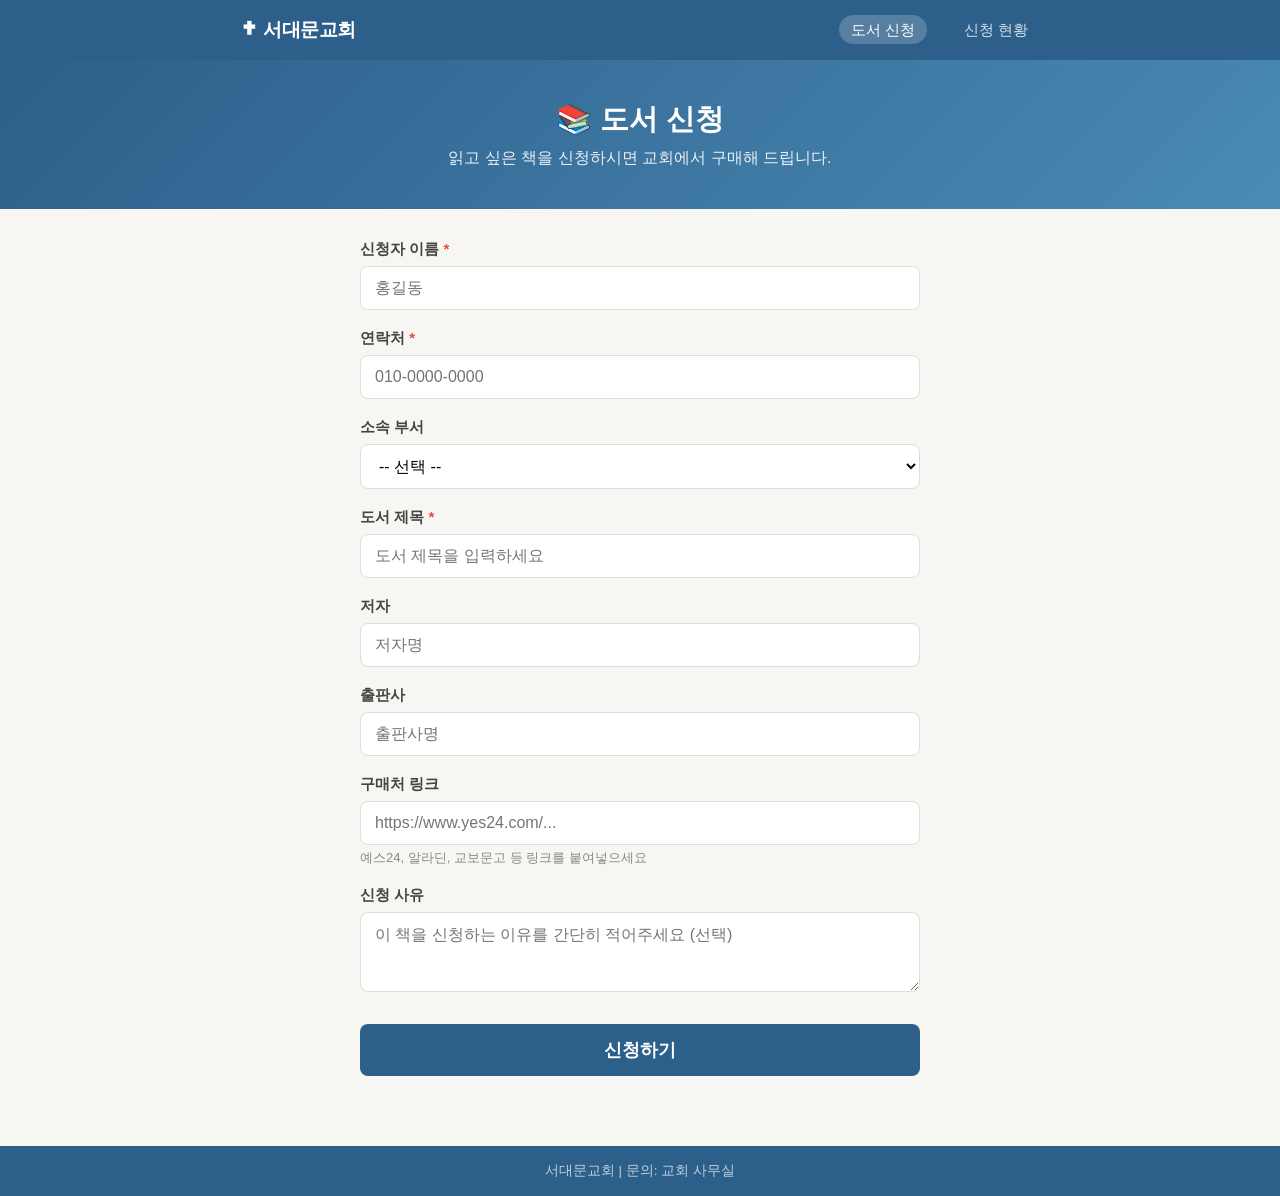
==== books/index.html @ de4edd54 "도서신청 코너 추가 - 교인 도서신청 폼 (index.html) - 신청 현황 조회 페이지 (status.html) - 구글 시트 연동 (Apps Script + CSV 조회) -" ====
<!DOCTYPE html>
<html lang="ko">
<head>
  <meta charset="UTF-8">
  <meta name="viewport" content="width=device-width, initial-scale=1.0">
  <title>도서신청 | 서대문교회</title>
  <link rel="stylesheet" href="style.css">
</head>
<body>

  <!-- 헤더 -->
  <header>
    <div class="header-inner">
      <div class="logo">✝ 서대문교회</div>
      <nav>
        <a href="index.html" class="active">도서 신청</a>
        <a href="status.html">신청 현황</a>
      </nav>
    </div>
  </header>

  <!-- 메인 -->
  <main>
    <section class="hero">
      <h1>📚 도서 신청</h1>
      <p>읽고 싶은 책을 신청하시면 교회에서 구매해 드립니다.</p>
    </section>

    <section class="form-section">
      <form id="bookForm">

        <div class="form-group">
          <label for="name">신청자 이름 <span class="required">*</span></label>
          <input type="text" id="name" placeholder="홍길동" required>
        </div>

        <div class="form-group">
          <label for="phone">연락처 <span class="required">*</span></label>
          <input type="tel" id="phone" placeholder="010-0000-0000" required>
        </div>

        <div class="form-group">
          <label for="department">소속 부서</label>
          <select id="department">
            <option value="">-- 선택 --</option>
            <option>영아부</option>
            <option>유치부</option>
            <option>유년부</option>
            <option>초등부</option>
            <option>중등부</option>
            <option>고등부</option>
            <option>청년부</option>
            <option>장년부</option>
            <option>선교부</option>
            <option>기타</option>
          </select>
        </div>

        <div class="form-group">
          <label for="bookTitle">도서 제목 <span class="required">*</span></label>
          <input type="text" id="bookTitle" placeholder="도서 제목을 입력하세요" required>
        </div>

        <div class="form-group">
          <label for="author">저자</label>
          <input type="text" id="author" placeholder="저자명">
        </div>

        <div class="form-group">
          <label for="publisher">출판사</label>
          <input type="text" id="publisher" placeholder="출판사명">
        </div>

        <div class="form-group">
          <label for="link">구매처 링크</label>
          <input type="url" id="link" placeholder="https://www.yes24.com/...">
          <small>예스24, 알라딘, 교보문고 등 링크를 붙여넣으세요</small>
        </div>

        <div class="form-group">
          <label for="reason">신청 사유</label>
          <textarea id="reason" rows="3" placeholder="이 책을 신청하는 이유를 간단히 적어주세요 (선택)"></textarea>
        </div>

        <button type="submit" id="submitBtn">신청하기</button>
      </form>

      <!-- 완료 메시지 -->
      <div id="successMsg" class="success-msg hidden">
        ✅ 신청이 완료되었습니다! 담당자 확인 후 처리해 드립니다.
        <br><a href="status.html">신청 현황 확인하기 →</a>
      </div>

      <!-- 오류 메시지 -->
      <div id="errorMsg" class="error-msg hidden">
        ❌ 신청 중 오류가 발생했습니다. 잠시 후 다시 시도해 주세요.
      </div>
    </section>
  </main>

  <footer>
    <p>서대문교회 | 문의: 교회 사무실</p>
  </footer>

  <script src="app.js"></script>
</body>
</html>
---- books/style.css ----
/* ===== 기본 ===== */
* { box-sizing: border-box; margin: 0; padding: 0; }

body {
  font-family: 'Apple SD Gothic Neo', '맑은 고딕', sans-serif;
  background: #f8f6f2;
  color: #333;
  min-height: 100vh;
  display: flex;
  flex-direction: column;
}

/* ===== 헤더 ===== */
header {
  background: #2c5f8a;
  color: white;
  padding: 0 20px;
  box-shadow: 0 2px 8px rgba(0,0,0,0.2);
}

.header-inner {
  max-width: 800px;
  margin: 0 auto;
  display: flex;
  align-items: center;
  justify-content: space-between;
  height: 60px;
}

.logo {
  font-size: 1.2rem;
  font-weight: 700;
  letter-spacing: -0.5px;
}

nav a {
  color: rgba(255,255,255,0.8);
  text-decoration: none;
  margin-left: 20px;
  font-size: 0.95rem;
  padding: 6px 12px;
  border-radius: 20px;
  transition: all 0.2s;
}

nav a.active,
nav a:hover {
  background: rgba(255,255,255,0.2);
  color: white;
}

/* ===== 히어로 ===== */
.hero {
  background: linear-gradient(135deg, #2c5f8a, #4a8ab5);
  color: white;
  text-align: center;
  padding: 40px 20px;
}

.hero h1 { font-size: 1.8rem; margin-bottom: 8px; }
.hero p { opacity: 0.9; font-size: 1rem; }

/* ===== 폼 ===== */
.form-section {
  max-width: 600px;
  margin: 30px auto;
  padding: 0 20px 40px;
  flex: 1;
}

.form-group {
  margin-bottom: 18px;
}

label {
  display: block;
  font-weight: 600;
  margin-bottom: 6px;
  font-size: 0.95rem;
  color: #444;
}

.required { color: #e74c3c; }

input, select, textarea {
  width: 100%;
  padding: 12px 14px;
  border: 1.5px solid #ddd;
  border-radius: 8px;
  font-size: 1rem;
  font-family: inherit;
  transition: border-color 0.2s;
  background: white;
}

input:focus, select:focus, textarea:focus {
  outline: none;
  border-color: #2c5f8a;
  box-shadow: 0 0 0 3px rgba(44, 95, 138, 0.1);
}

small {
  display: block;
  margin-top: 4px;
  color: #888;
  font-size: 0.82rem;
}

textarea { resize: vertical; }

button[type="submit"] {
  width: 100%;
  padding: 14px;
  background: #2c5f8a;
  color: white;
  border: none;
  border-radius: 8px;
  font-size: 1.1rem;
  font-weight: 700;
  cursor: pointer;
  margin-top: 10px;
  transition: background 0.2s;
}

button[type="submit"]:hover { background: #1e4a6e; }
button[type="submit"]:disabled {
  background: #aaa;
  cursor: not-allowed;
}

/* ===== 메시지 ===== */
.success-msg {
  margin-top: 20px;
  padding: 18px;
  background: #e8f5e9;
  border: 1px solid #a5d6a7;
  border-radius: 8px;
  color: #2e7d32;
  line-height: 1.8;
}

.success-msg a {
  color: #2c5f8a;
  font-weight: 600;
}

.error-msg {
  margin-top: 20px;
  padding: 18px;
  background: #ffebee;
  border: 1px solid #ef9a9a;
  border-radius: 8px;
  color: #c62828;
}

.hidden { display: none; }

/* ===== 현황 페이지 ===== */
.status-section {
  max-width: 900px;
  margin: 30px auto;
  padding: 0 20px 40px;
  flex: 1;
}

.filter-bar {
  display: flex;
  gap: 8px;
  flex-wrap: wrap;
  margin-bottom: 20px;
}

.filter-btn {
  padding: 8px 16px;
  border: 1.5px solid #ddd;
  border-radius: 20px;
  background: white;
  font-size: 0.9rem;
  cursor: pointer;
  transition: all 0.2s;
  font-family: inherit;
}

.filter-btn.active,
.filter-btn:hover {
  background: #2c5f8a;
  color: white;
  border-color: #2c5f8a;
}

.loading {
  text-align: center;
  padding: 40px;
  color: #888;
  font-size: 1rem;
}

table {
  width: 100%;
  border-collapse: collapse;
  background: white;
  border-radius: 10px;
  overflow: hidden;
  box-shadow: 0 2px 10px rgba(0,0,0,0.08);
}

thead {
  background: #2c5f8a;
  color: white;
}

th, td {
  padding: 12px 14px;
  text-align: left;
  font-size: 0.9rem;
}

th { font-weight: 600; }

tbody tr:nth-child(even) { background: #f8f9fa; }
tbody tr:hover { background: #e8f0f7; }

/* 상태 뱃지 */
.badge {
  display: inline-block;
  padding: 3px 10px;
  border-radius: 12px;
  font-size: 0.82rem;
  font-weight: 600;
}

.badge-신청중 { background: #fff3cd; color: #856404; }
.badge-검토중 { background: #cce5ff; color: #004085; }
.badge-구매완료 { background: #d4edda; color: #155724; }
.badge-반려 { background: #f8d7da; color: #721c24; }

.empty-msg {
  text-align: center;
  padding: 40px;
  color: #888;
  font-size: 1rem;
}

/* ===== 푸터 ===== */
footer {
  background: #2c5f8a;
  color: rgba(255,255,255,0.7);
  text-align: center;
  padding: 16px;
  font-size: 0.85rem;
}

/* ===== 모바일 ===== */
@media (max-width: 600px) {
  .hero h1 { font-size: 1.4rem; }

  table { font-size: 0.82rem; }
  th, td { padding: 8px 10px; }

  /* 모바일에서 일부 컬럼 숨김 */
  th:nth-child(4), td:nth-child(4),
  th:nth-child(7), td:nth-child(7) {
    display: none;
  }
}
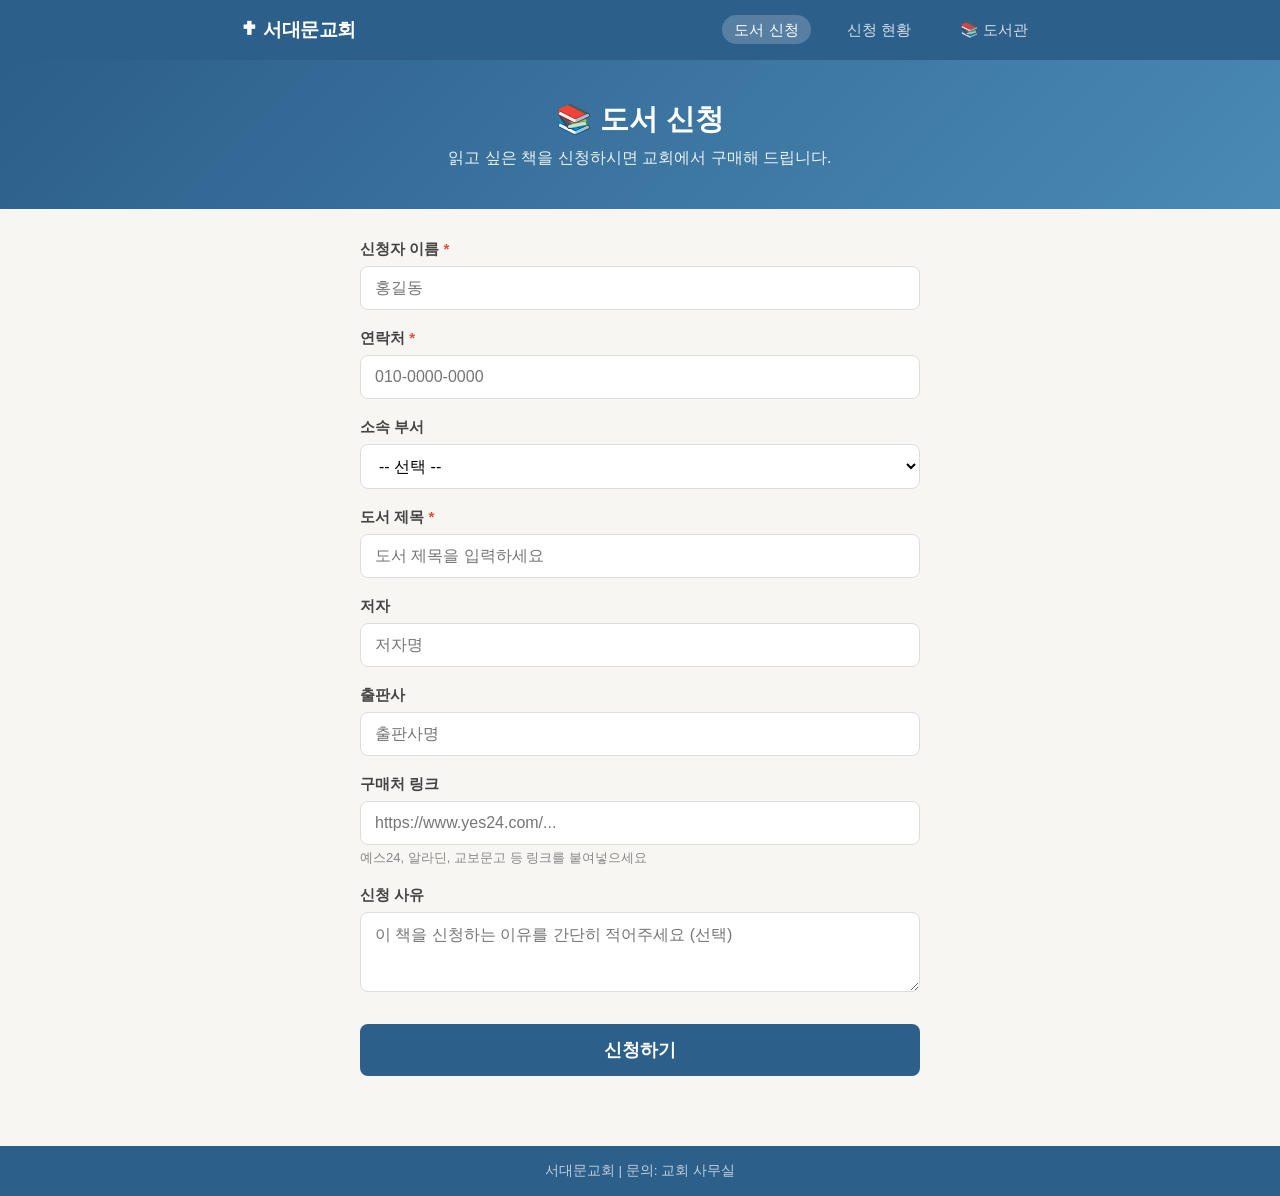
==== commit 66102fda: "도서신청 페이지에 도서관 메뉴 링크 추가 Co-Authored-By: Claude Sonnet 4.6 <noreply@anthropic.com> Claude-Session: htt" ====
--- a/books/index.html
+++ b/books/index.html
@@ -15,6 +15,7 @@
       <nav>
         <a href="index.html" class="active">도서 신청</a>
         <a href="status.html">신청 현황</a>
+        <a href="../library/">📚 도서관</a>
       </nav>
     </div>
   </header>
@@ -43,16 +44,10 @@
           <label for="department">소속 부서</label>
           <select id="department">
             <option value="">-- 선택 --</option>
-            <option>영아부</option>
-            <option>유치부</option>
-            <option>유년부</option>
-            <option>초등부</option>
-            <option>중등부</option>
-            <option>고등부</option>
+            <option>학생부</option>
+            <option>주일학교</option>
             <option>청년부</option>
             <option>장년부</option>
-            <option>선교부</option>
-            <option>기타</option>
           </select>
         </div>
 
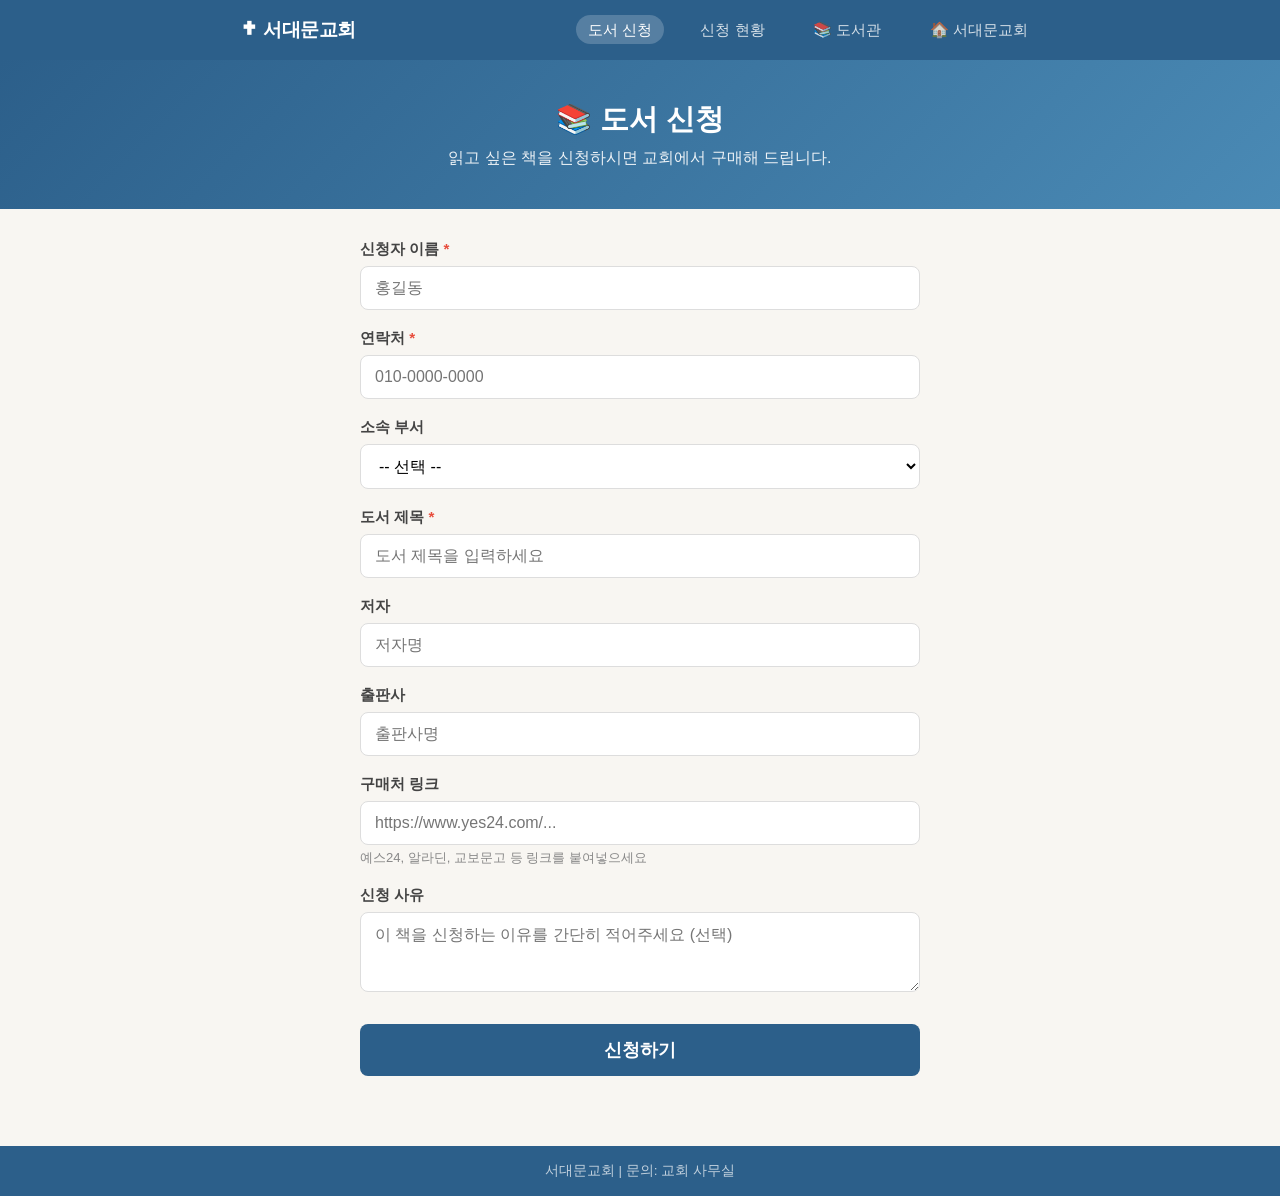
==== commit eec64c08: "모든 페이지 헤더에 서대문교회 홈 링크 추가 Co-Authored-By: Claude Sonnet 4.6 <noreply@anthropic.com> Claude-Session: h" ====
--- a/books/index.html
+++ b/books/index.html
@@ -16,6 +16,7 @@
         <a href="index.html" class="active">도서 신청</a>
         <a href="status.html">신청 현황</a>
         <a href="../library/">📚 도서관</a>
+        <a href="https://schurch.kr" target="_blank">🏠 서대문교회</a>
       </nav>
     </div>
   </header>
